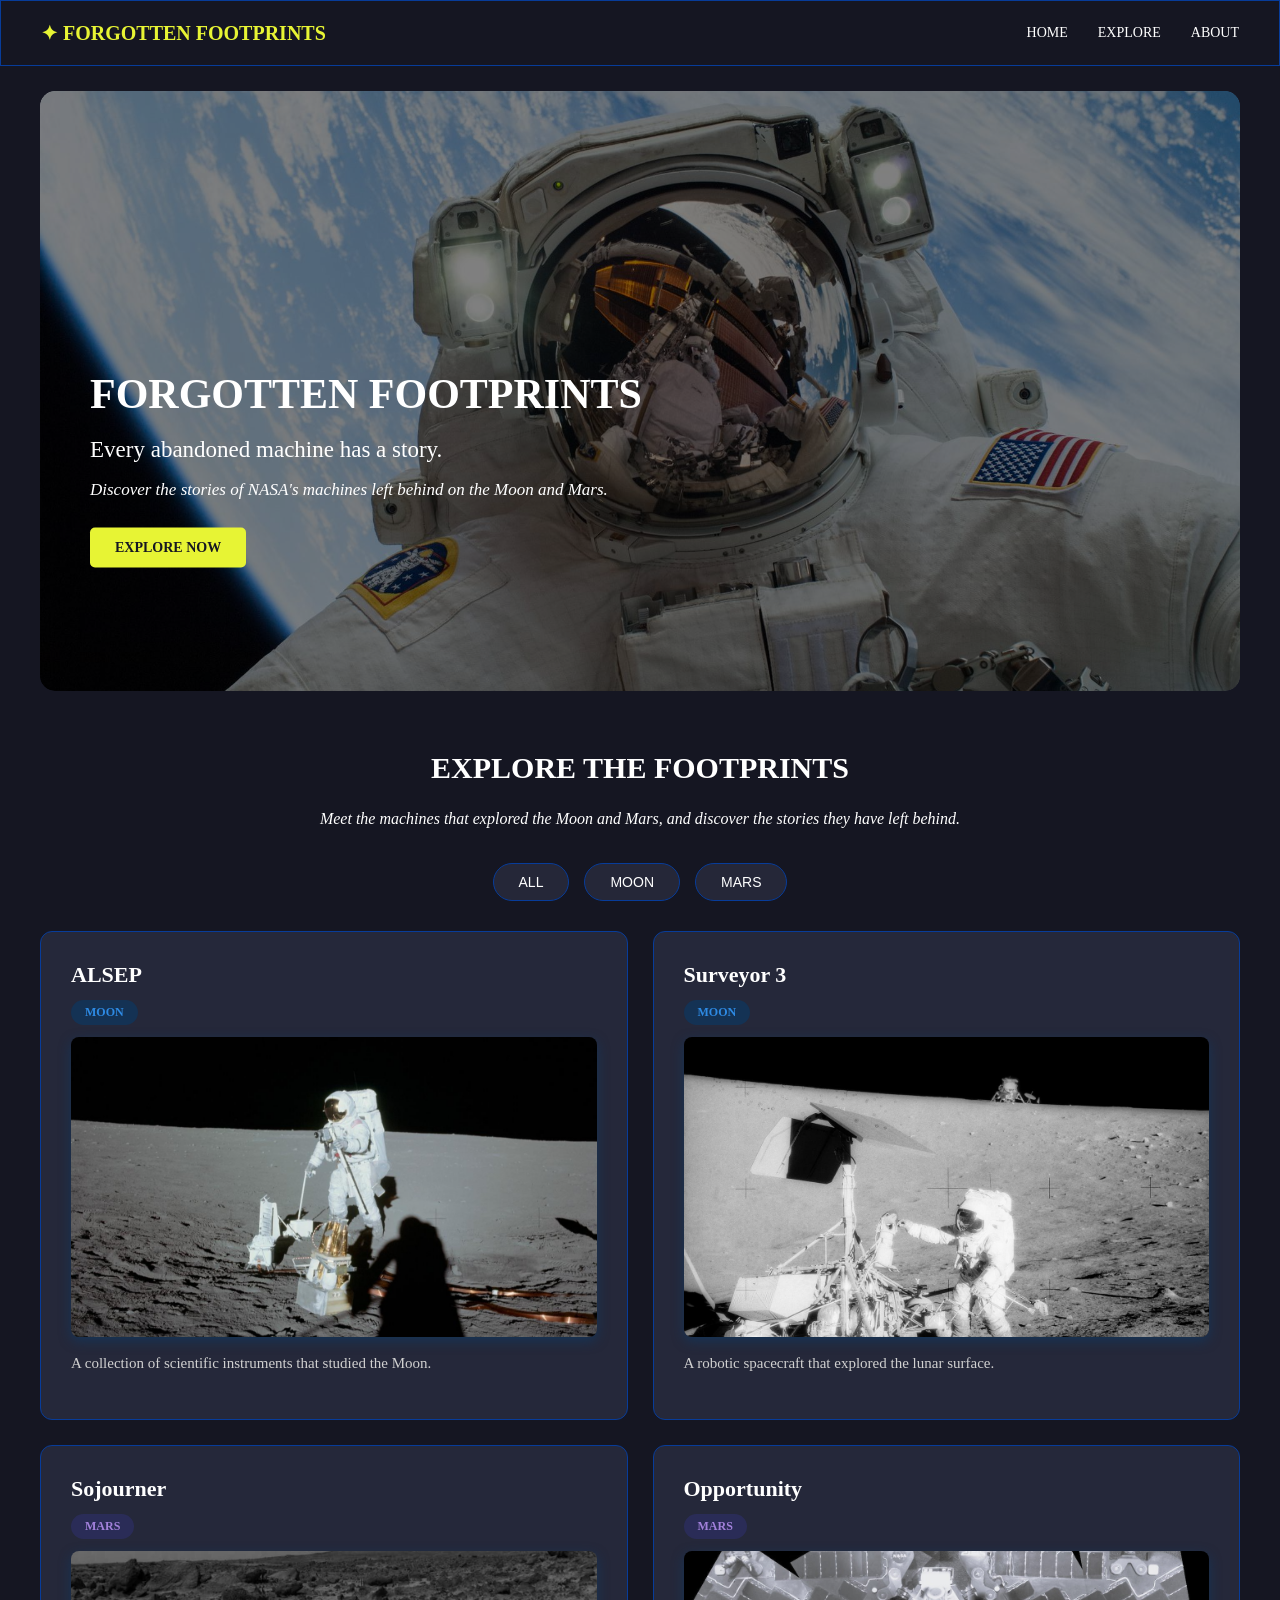
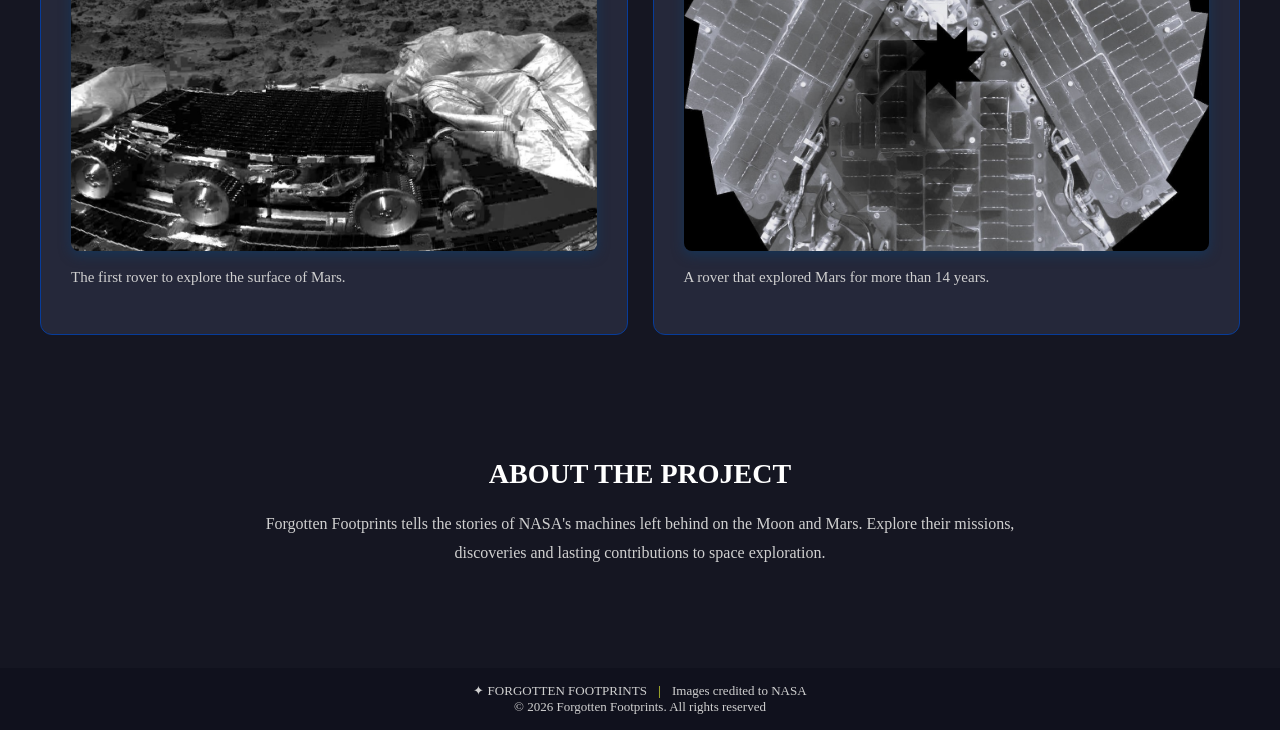
==== index.html @ 3710e43a "Add Forgotten Footprints website" ====
<!DOCTYPE html>
<html lang="en">
    <head>
        <meta charset="UTF-8">
        <meta name="viewport" content="width=device-width, initial-scale=1.0">
        <title>Forgotten Footprints</title>

        <link rel="stylesheet" href="style.css">
    </head>
    <body id="home">
        <nav class="navbar">
            <div class="logo">✦ FORGOTTEN FOOTPRINTS</div>
            <div class="nav-links">
                <a href="#home">HOME</a>
                <a href="#explore">EXPLORE</a>
                <a href="#about">ABOUT</a>
            </div>
        </nav>

        <section class="hero-banner">

            <img src="Images/hero-space.jpg" alt="Astronaut floating above Earth">
            
            <div class="hero-content">
                <h1>FORGOTTEN FOOTPRINTS</h1>
                <h2>Every abandoned machine has a story.</h2>
                <p>Discover the stories of NASA's machines left behind on the Moon and Mars.</p>
                <a href="#explore" class="explore-button">EXPLORE NOW</a>
            </div>
        </section>

        <section class="explore-section" id="explore">

            <h2>EXPLORE THE FOOTPRINTS</h2>

            <p class="explore-description">
                Meet the machines that explored the Moon and Mars,
                and discover the stories they have left behind.
            </p>

            <div class="filter-buttons">
                <button data-filter="all">ALL</button>
                <button data-filter="moon">MOON</button>
                <button data-filter="mars">MARS</button>
            </div>

            <div class="machine-container">

                <a href="alsep.html" class="machine-card" data-planet="moon">
                    <h3>ALSEP</h3>
                    <span class="planet-label moon">MOON</span>
                    
                    <img src="Images/ALSEP/alsep-alan-bean-deployment.jpg.jpg" alt="ALSEP deployment on the Moon">

                    <p>A collection of scientific instruments that studied the Moon.</p>

                </a>
                <a href="surveyor-3.html" class="machine-card" data-planet="moon">
                    <h3>Surveyor 3</h3>
                    <span class="planet-label moon">MOON</span>

                    <img src="Images/Surveyor-3/surveyor-3-apollo-12-lunar-module.jpg" alt="surveyor-3-apollo-12-lunar-module">
                    
                    <p>A robotic spacecraft that explored the lunar surface.</p>
                </a>

                <a href="sojourner.html" class="machine-card" data-planet="mars">
                    <h3>Sojourner</h3>
                    <span class="planet-label mars">MARS</span>

                    <img src="Images/Sojourner/sojourner-before-deployment-t.jpg" alt="Sojourner rover before deployment on Mars">

                    <p>The first rover to explore the surface of Mars.</p>
                </a>

                <a href="opportunity.html" class="machine-card" data-planet="mars">
                    <h3>Opportunity</h3>
                    <span class="planet-label mars">MARS</span>

                    <img src="Images/Opportunity/opportunity-self-portrait-baw.jpg" alt="opportunity-self-portrait-baw">
                    <p>A rover that explored Mars for more than 14 years.</p>
                </a>


            </div>

        </section>
        <section class="about-section" id="about">
            <h2>ABOUT THE PROJECT</h2>
                <p>
                    Forgotten Footprints tells the stories of NASA's machines
                    left behind on the Moon and Mars. Explore their missions,
                    discoveries and lasting contributions to space exploration.
                </p>
        </section>
            <footer class="footer">
                <p>✦ FORGOTTEN FOOTPRINTS <span>|</span> Images credited to NASA</p>
                <p>© 2026 Forgotten Footprints. All rights reserved</p>
            </footer>

            <script src="script.js"></script>
    </body>
</html>
---- style.css ----
body{
    margin: 0;
    background-color: #151622;
}

.navbar{
    display: flex;
    justify-content: space-between;
    align-items: center;
    padding: 20px 40px;
    border: 1px solid #073c9a;
}

.logo{
    color: #e7f434;
    font-size: 20px;
    font-weight: bold;
}

.nav-links{
    display: flex;
    gap: 30px;
}

.nav-links a{
    text-decoration: none;
    color: white;
    font-size: 14px;
}

.nav-links a:hover{
    color: #e7f434;
}

.hero-banner{
    margin: 25px 40px;
    position: relative;
    overflow: hidden;
    border-radius: 15px;
}
.hero-banner img{
    width: 100%;
    height: 600px;
    object-fit: cover;
    border-radius: 15px;
    display: block;
}

.hero-content{
    position: absolute;
    top: 60%;
    left: 50px;
    transform: translateY(-50%);
    color: white;
}
.hero-content h1{
    font-size: 42px;
    margin-bottom: 10px;
}
.hero-content h2{
    font-size: 23px;
    font-weight: normal;
    margin-bottom: 15px;
}
.hero-content p{
    font-size: 17px;
    margin-bottom: 28px;
    font-style: italic;
}

.hero-content button{
    background-color: #e7f434;
    color: #151622;
    border: none;
    padding: 12px 15px;
    font-size: 14px;
    font-weight: bold;
    border-radius: 5px;
    cursor: pointer;
}

.hero-banner::before {
    content: "";
    position: absolute;
    top: 0;
    left: 0;
    width: 100%;
    height: 100%;
    background: rgba(0, 0, 0, 0.5);
    border-radius: 15px;
}

.hero-content {
    z-index: 1;
}
.hero-content button:hover {
    background-color: #cbd82e;
}

.explore-section {
    margin: 60px 40px;
    text-align: center;
}

.explore-section h2 {
    color: white;
    font-size: 30px;
}

.explore-description {
    color: white;
    font-size: 16px;
    margin-bottom: 35px;
    font-style: italic;
}

.machine-container{
    display: grid;
    grid-template-columns: repeat(2,1fr);
    gap: 25px;
}
.machine-card{
    text-decoration: none;
    color: inherit;
    background-color: #25283a;
    border: 1px solid #073c9a;
    border-radius: 12px;
    padding: 30px;
    text-align: left;
    color: white;
}

.machine-card p {
    font-size: 15px;
    line-height: 1.5;
    color: #D0D0D0;
}

.machine-card img {
    width: 100%;
    height: 300px;
    object-fit: cover;
    display: block;
    border-radius: 8px;
    margin-bottom: 12px;
    box-shadow: 0 4px 12px rgba(21, 53, 89, 0.9);
}

.planet-label {
    display: inline-block;
    padding: 5px 14px;
    border-radius: 20px;
    font-size: 12px;
    font-weight: bold;
}

.moon {
    color: #2E8AE3;
    background-color: #143254;
}

.mars {
    color: #A281DB;
    background-color: #2A2C57;
}
.machine-card h3 {
    font-size: 22px;
    margin-top: 0;
    margin-bottom: 12px;
}
.planet-label{
    margin-bottom: 12px;
}

.machine-card {
    transition: transform 0.3s ease, box-shadow 0.3s ease;
}

.machine-card:hover {
    transform: translateY(-8px);
    box-shadow: 0 8px 20px rgba(0, 0, 0, 0.4);
}

.hero-content .explore-button {
    display: inline-block;
    background-color: #E7F434;
    color: #151622;
    text-decoration: none;
    padding: 12px 25px;
    font-size: 14px;
    font-weight: bold;
    border-radius: 5px;
    cursor: pointer;
}

.hero-content .explore-button:hover {
    background-color: #cbd82e;
}

.about-section {
    margin: 80px 40px;
    padding: 20px 0;
    color: white;
    text-align: center;
}

.about-section h2 {
    font-size: 28px;
    margin-bottom: 20px;
}

.about-section p {
    color: #D0D0D0;
    font-size: 16px;
    line-height: 1.8;
    max-width: 800px;
}
.about-section p{
    margin: 0 auto;
}

.footer {
    background-color: #10111D;
    text-align: center;
    padding: 15px;
    margin-top: 50px;
}

.footer p {
    color: #D0D0D0;
    font-size: 13px;
    margin: 0;
}

.footer span {
    color: #E7F434;
    margin: 0 8px;
}

.machine-header {
    text-align: center;
    margin: 50px 20px 30px;
}

.machine-header h1 {
    color: white;
    font-size: 36px;
    margin-bottom: 15px;
}

.machine-hero {
    max-width: 900px;
    margin: 0 auto 50px;
    padding: 0 20px;
}

.machine-hero img {
    width: 100%;
    height: 400px;
    object-fit: cover;
    border-radius: 12px;
    background-color: #252738;
}

.story-section {
    max-width: 900px;
    margin: 0 auto 40px;
    padding: 25px;
    color: white;
}

.story-section h2 {
    font-size: 24px;
    margin-bottom: 15px;
}

.story-section p {
    color: #D0D0D0;
    font-size: 16px;
    line-height: 1.8;
}

.image-gallery {
    max-width: 1000px;
    margin: 60px auto;
    padding: 20px;
}

.image-gallery h2 {
    color: white;
    font-size: 26px;
    margin-bottom: 25px;
    text-align: center;
}

.gallery-container {
    display: flex;
    flex-direction: column;
    gap: 25px;
}

.gallery-item {
    background-color: #25283a;
    border: 1px solid #073c9a;
    border-radius: 12px;
    padding: 25px;
    margin-bottom: 10px;
    text-align: center;
    
}

.gallery-item img {
    width: 100%;
    height: 350px;
    object-fit: contain;
    border-radius: 8px;
}
.gallery-item p {
    color: #D0D0D0;
    font-size: 14px;
    line-height: 1.6;
}


.story-section p {
    color: #D0D0D0;
    font-size: 18px;
    line-height: 1.8;
    text-indent: 30px;
}


.filter-buttons {
    display: flex;
    justify-content: center;
    gap: 15px;
    margin-bottom: 30px;
}

.filter-buttons button {
    padding: 10px 25px;
    border: 1px solid #073C9A;
    border-radius: 20px;
    background-color: #252738;
    color: white;
    font-size: 14px;
    cursor: pointer;
    transition: 0.3s;
}

.filter-buttons button:hover {
    background-color: #071d37;
}


.filter-buttons button.active {
    background-color: #E7F434;
    color: #151622;
    border-color: #E7F434;
}

@media (max-width: 600px) {
    .hero-content h1 {
        font-size: 28px;
    }
    .machine-container {
    grid-template-columns: 1fr;
    }
    .navbar {
    padding: 15px;
    flex-wrap: wrap;
    gap: 15px;
    }
    .nav-links {
    gap: 15px;
    }
    
}
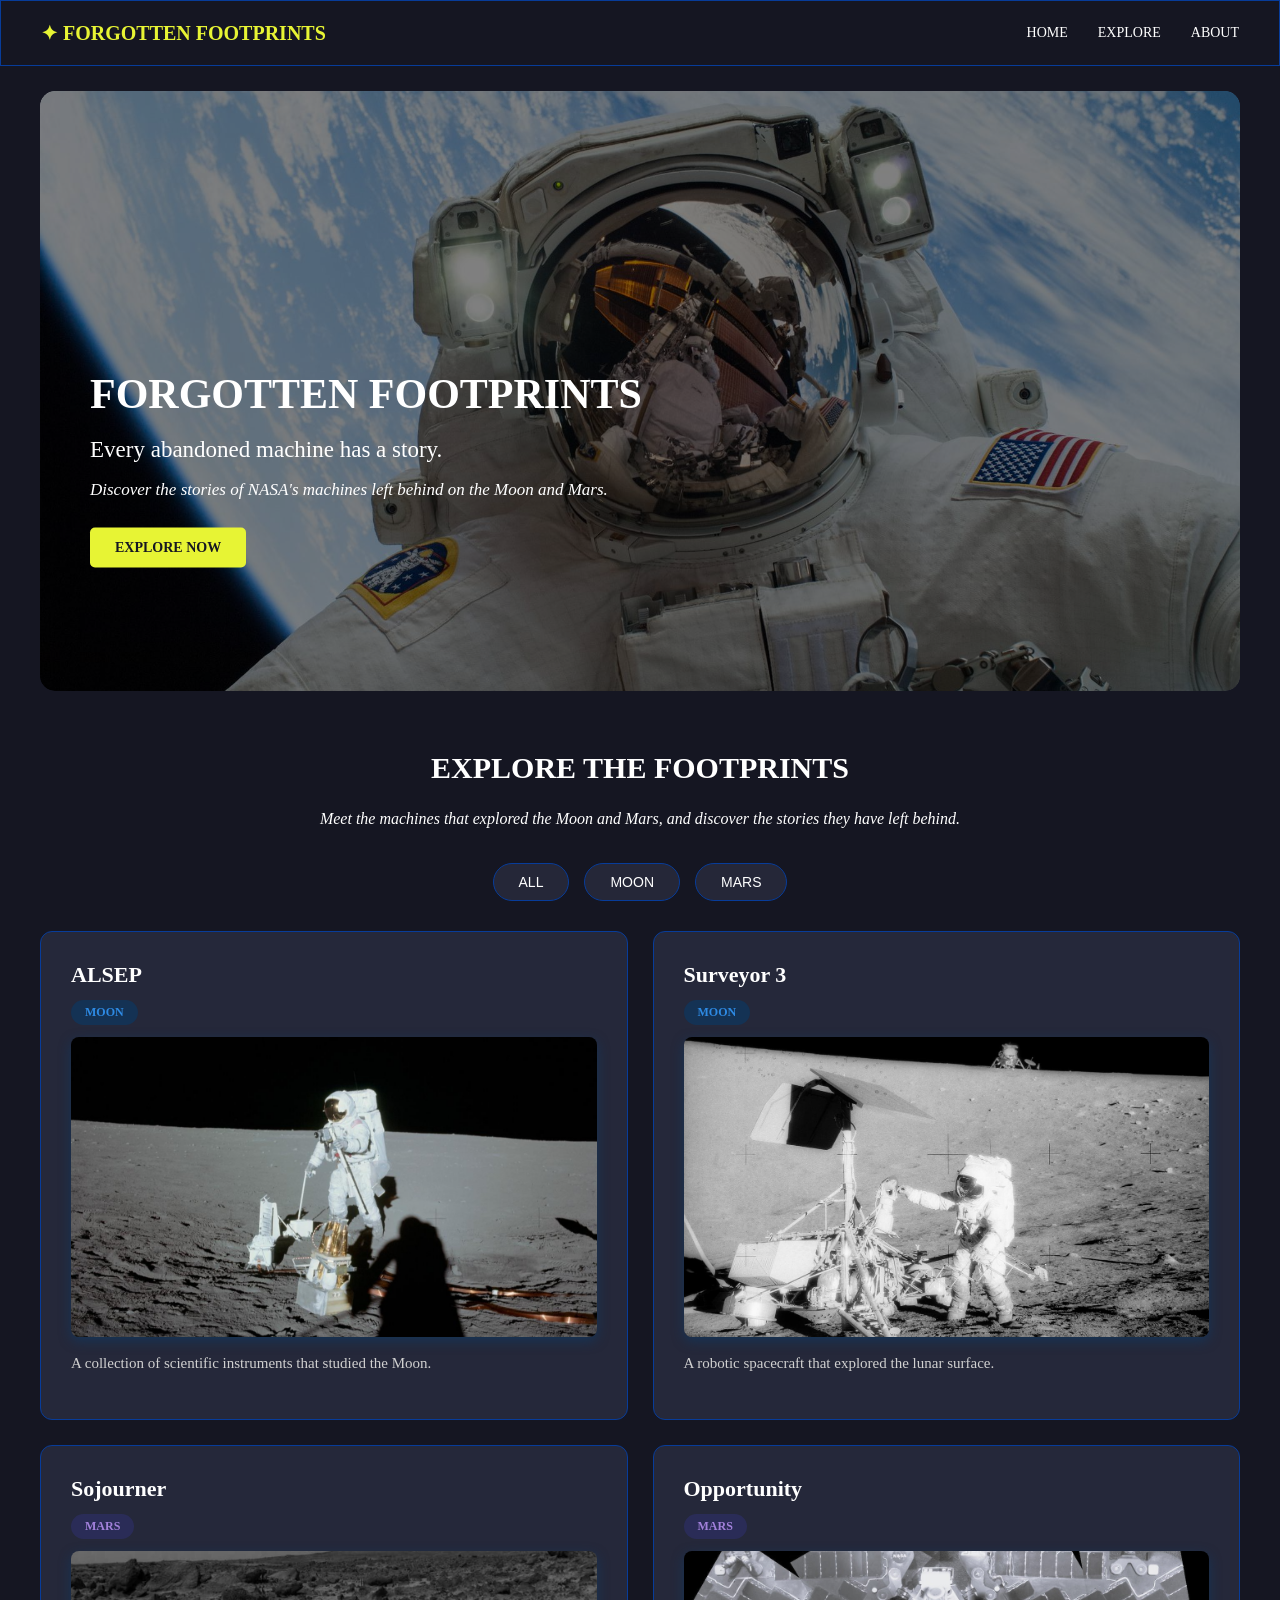
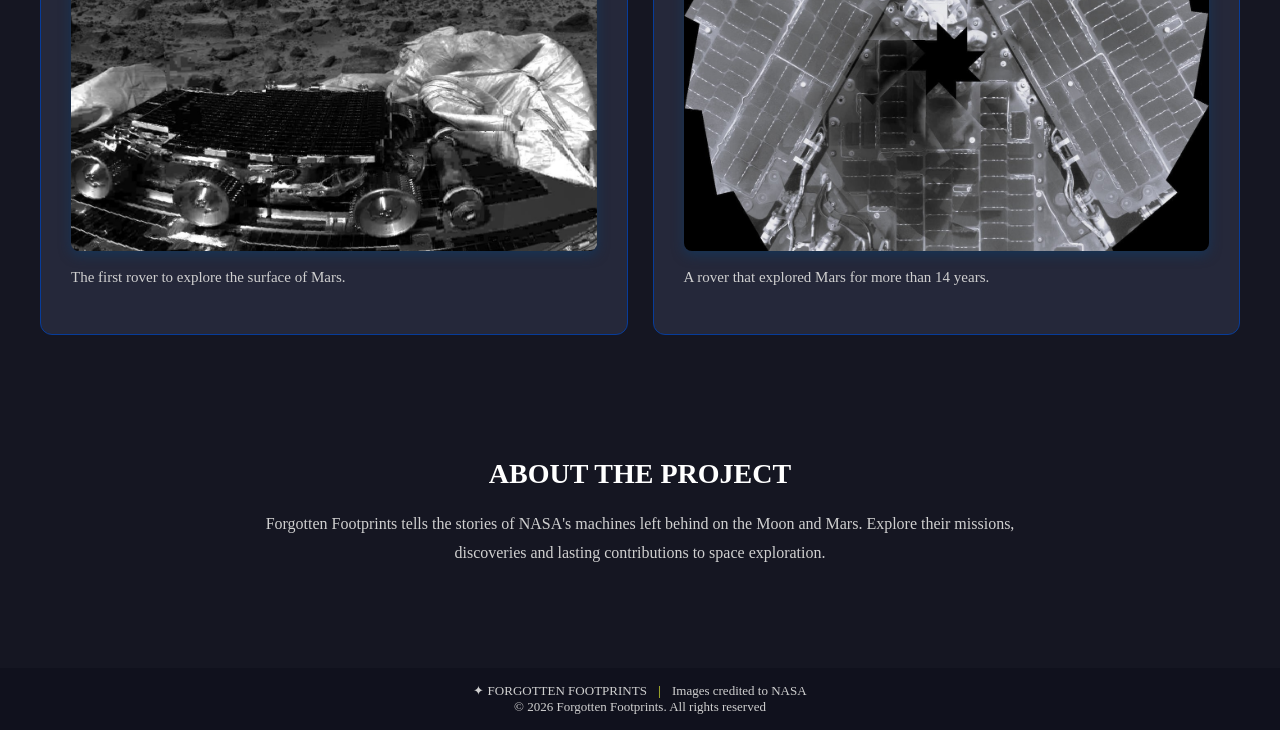
==== commit 6cf59f60: "Adjust Surveyor 3 thumbnail" ====
--- a/index.html
+++ b/index.html
@@ -59,7 +59,7 @@
                     <h3>Surveyor 3</h3>
                     <span class="planet-label moon">MOON</span>
 
-                    <img src="Images/Surveyor-3/surveyor-3-apollo-12-lunar-module.jpg" alt="surveyor-3-apollo-12-lunar-module">
+                    <img class="surveyor-thumb" src="Images/Surveyor-3/surveyor-3-apollo-12-lunar-module.jpg" alt="surveyor-3-apollo-12-lunar-module">
                     
                     <p>A robotic spacecraft that explored the lunar surface.</p>
                 </a>
--- a/style.css
+++ b/style.css
@@ -357,6 +357,11 @@
     background-color: #E7F434;
     color: #151622;
     border-color: #E7F434;
+}
+
+.surveyor-thumb {
+    object-fit: cover;
+    object-position: center 65%;
 }
 
 @media (max-width: 600px) {
